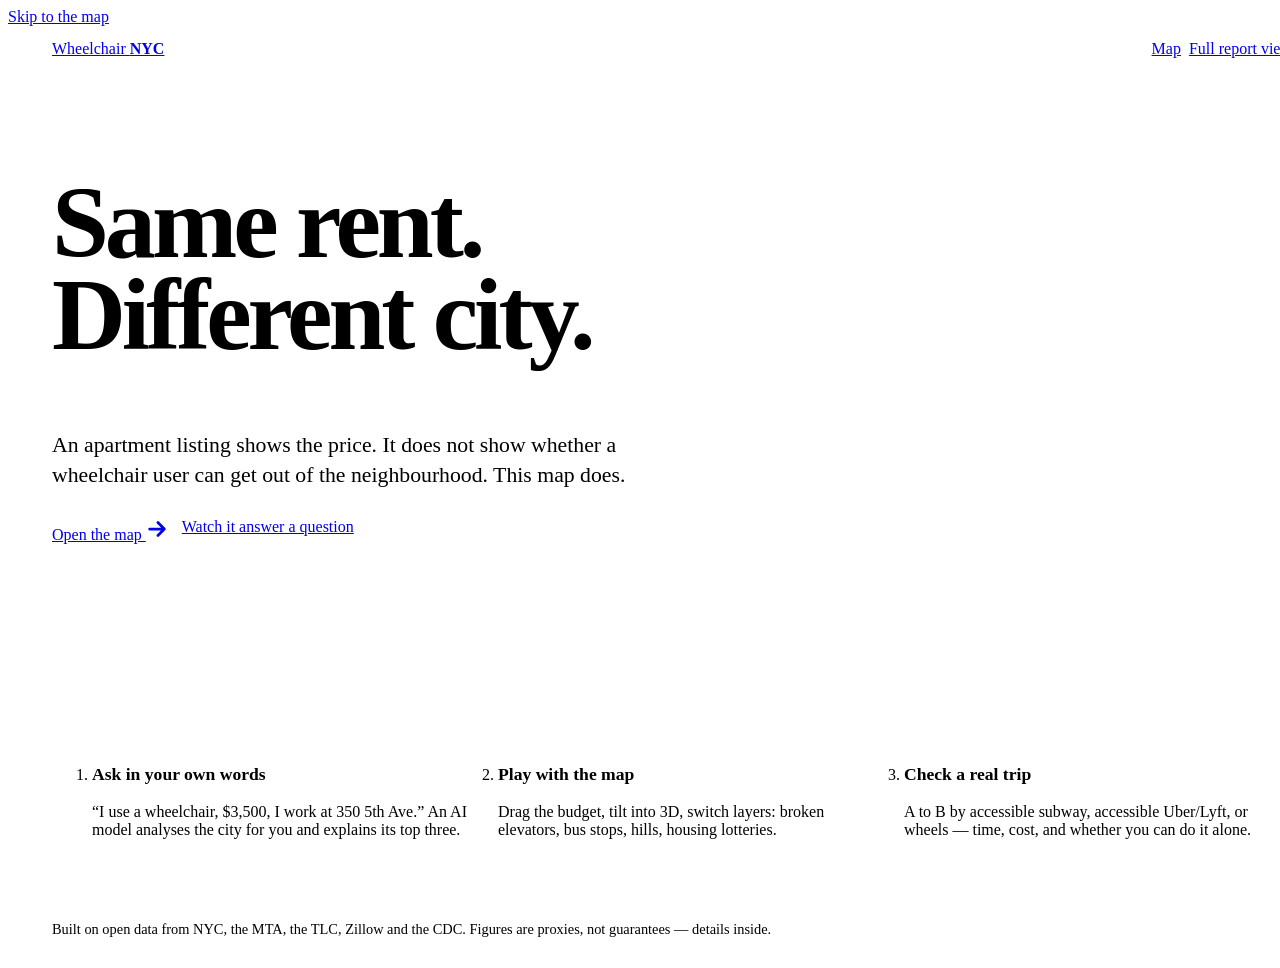
==== app/static/index.html @ 20a4bb49 "Wheelchair NYC: where a wheelchair user can actually live Map-centric app for the Fable 5.2 Build Da" ====
<!doctype html>
<html lang="en" data-theme="paper">
<head>
<meta charset="utf-8">
<meta name="viewport" content="width=device-width, initial-scale=1">
<title>Wheelchair NYC — same rent, different city</title>
<meta name="description" content="A map that shows a wheelchair user where in New York City they could really live: rent, accessible subway stations, how often the elevators work, and how to get to work.">
<link rel="stylesheet" href="/static/base.css">
<style>
  body { min-height: 100vh; display: grid; grid-template-rows: auto 1fr auto; }
  header, main, footer { width: 100%; max-width: 1240px; margin: 0 auto; padding-inline: clamp(16px, 4vw, 44px); }
  header { display: flex; justify-content: space-between; align-items: center; padding-block: 14px; gap: 12px; flex-wrap: wrap; }
  nav { display: flex; gap: 8px; flex-wrap: wrap; }
  main { display: grid; grid-template-columns: minmax(0, 1.15fr) minmax(0, 1fr); gap: clamp(24px, 5vw, 64px); align-items: center; padding-block: clamp(16px, 4vh, 48px); }
  h1 { font-size: clamp(3rem, 8vw, 6.6rem); line-height: .9; font-weight: 800; letter-spacing: -.04em; }
  h1 em { font-style: normal; background: linear-gradient(transparent 56%, var(--sun) 56% 92%, transparent 92%); }
  .lede { margin-top: 22px; font-size: clamp(1.15rem, 1.7vw, 1.4rem); line-height: 1.4; max-width: 30em; }
  .cta-row { display: flex; gap: 14px; flex-wrap: wrap; margin-top: 28px; }
  .pair { display: grid; gap: 14px; }
  .pair h2 { font-size: 1.05rem; font-weight: 800; }
  .listing { border: var(--bw) solid var(--rule); border-radius: var(--r); background: var(--card); padding: 16px 20px; box-shadow: var(--shadow); }
  .listing.bad { border-style: dashed; box-shadow: none; }
  .listing h3 { font-size: 1.45rem; font-weight: 800; letter-spacing: -.02em; display: flex; justify-content: space-between; gap: 12px; align-items: baseline; flex-wrap: wrap; }
  .listing h3 span { font: 800 1.45rem "AHL Mono", monospace; letter-spacing: -.04em; }
  .listing p { margin-top: 6px; }
  .verdict { display: inline-block; margin-top: 10px; padding: 2px 12px; font-weight: 800; border-radius: 8px; border: 2.5px solid #14110f; background: var(--sun); color: var(--sun-ink); }
  .bad .verdict { background: var(--ink); color: var(--paper); border-color: var(--rule); }
  .stats { grid-column: 1 / -1; display: grid; grid-template-columns: repeat(3, 1fr); border: var(--bw) solid var(--rule); border-radius: var(--r); background: var(--card); overflow: hidden; }
  .stats li { padding: 16px 22px; border-right: var(--bw) solid var(--rule); }
  .stats li:last-child { border-right: 0; }
  .stats b { display: block; font: 800 clamp(2rem, 4vw, 3.2rem)/1 "AHL Mono", monospace; letter-spacing: -.05em; }
  .stats span { display: block; margin-top: 6px; line-height: 1.3; }
  .does { grid-column: 1 / -1; display: grid; grid-template-columns: repeat(3, 1fr); gap: 18px; }
  .does li { border-top: 6px solid var(--ink); padding-top: 10px; }
  .does h3 { font-size: 1.1rem; font-weight: 800; }
  footer { padding-block: 14px 22px; color: var(--ink-2); font-size: .9rem; }
  @media (max-width: 860px) { main, .stats, .does { grid-template-columns: 1fr; } .stats li { border-right: 0; border-bottom: var(--bw) solid var(--rule); } .stats li:last-child { border-bottom: 0; } }
</style>
</head>
<body>
<a class="skip" href="#open">Skip to the map</a>
<header>
  <a class="brand" href="/"><span>Wheelchair <b>NYC</b></span></a>
  <nav aria-label="Pages"><a class="pill-btn" href="/map">Map</a><a class="pill-btn" href="/classic">Full report view</a></nav>
</header>
<main>
  <div>
    <h1>Same rent. <em>Different city.</em></h1>
    <p class="lede" id="lede">An apartment listing shows the price. It does not show whether a wheelchair user can get out of the neighbourhood. This map does.</p>
    <p class="cta-row"><a class="cta" id="open" href="/map">Open the map
      <svg aria-hidden="true" viewBox="0 0 24 24" width="22" height="22"><path d="M4 12h15M13 5l7 7-7 7" fill="none" stroke="currentColor" stroke-width="3" stroke-linecap="round" stroke-linejoin="round"/></svg></a>
      <a class="cta ghost" href="/map?q=I%20use%20a%20wheelchair%2C%20my%20budget%20is%20%243%2C500%2C%20I%20work%20at%20350%205th%20Ave%2C%20Manhattan">Watch it answer a question</a></p>
  </div>
  <section class="pair" id="pair" aria-label="Example: two neighbourhoods with the same rent"></section>
  <ul class="stats" id="stats" aria-label="The problem in three numbers"></ul>
  <ol class="does" aria-label="What you can do">
    <li><h3>Ask in your own words</h3><p>“I use a wheelchair, $3,500, I work at 350 5th Ave.” An AI model analyses the city for you and explains its top three.</p></li>
    <li><h3>Play with the map</h3><p>Drag the budget, tilt into 3D, switch layers: broken elevators, bus stops, hills, housing lotteries.</p></li>
    <li><h3>Check a real trip</h3><p>A to B by accessible subway, accessible Uber/Lyft, or wheels — time, cost, and whether you can do it alone.</p></li>
  </ol>
</main>
<footer>Built on open data from NYC, the MTA, the TLC, Zillow and the CDC. Figures are proxies, not guarantees — details inside.</footer>
<script>
const esc = s => String(s ?? "").replace(/[&<>"']/g, c => ({ "&": "&amp;", "<": "&lt;", ">": "&gt;", '"': "&quot;", "'": "&#39;" }[c]));
const money = n => "$" + Math.round(n).toLocaleString("en-US");
const prefs = JSON.parse(localStorage.getItem("wnyc-prefs") || "{}");
if (prefs.theme === "ink") document.documentElement.dataset.theme = "ink";
fetch("/api/landing").then(r => r.json()).then(L => {
  const c = L.city, w = L.waits, p = L.pair;
  document.getElementById("lede").innerHTML = `An apartment listing shows the price. It does not show whether you can get out of the neighbourhood. For the <b>${L.ambulatory.n.toLocaleString("en-US")} New Yorkers</b> who have serious difficulty walking or climbing stairs, that is the whole question. This map answers it.`;
  document.getElementById("stats").innerHTML = [
    [`1 in ${Math.round(c.stations / c.ada_full)}`, `subway stations is fully accessible (${c.ada_full} of ${c.stations})`],
    [`${Math.round(c.worst_uptime * 100)}%`, `of the time the elevators at ${c.worst_station} worked, Apr–Oct 2026`],
    [`+${Math.round((w.wav_wait_median_min / w.other_wait_median_min - 1) * 100)}%`, `longer wait for a wheelchair-accessible Uber or Lyft`],
  ].map(([n, t]) => `<li><b>${esc(n)}</b><span>${esc(t)}</span></li>`).join("");
  if (p) document.getElementById("pair").innerHTML = `<h2>Two neighbourhoods in ${p.borough === "Bronx" ? "the Bronx" : esc(p.borough)}. On a listings site they look the same.</h2>
    <article class="listing"><h3>${esc(p.a_name)} <span>${money(p.a_rent)}</span></h3><p>${p.a_n} accessible subway stations in reach. Their elevators worked ${(100 * p.a_uptime).toFixed(0)}% of the time.</p><p class="verdict">On the map</p></article>
    <article class="listing bad"><h3>${esc(p.b_name)} <span>${money(p.b_rent)}</span></h3><p>No accessible subway station. An accessible Uber takes ${p.b_wav.toFixed(0)} minutes to arrive — 1 time in 10, over ${p.b_wav_p90.toFixed(0)}.</p><p class="verdict">Off the map</p></article>`;
});
</script>
</body>
</html>
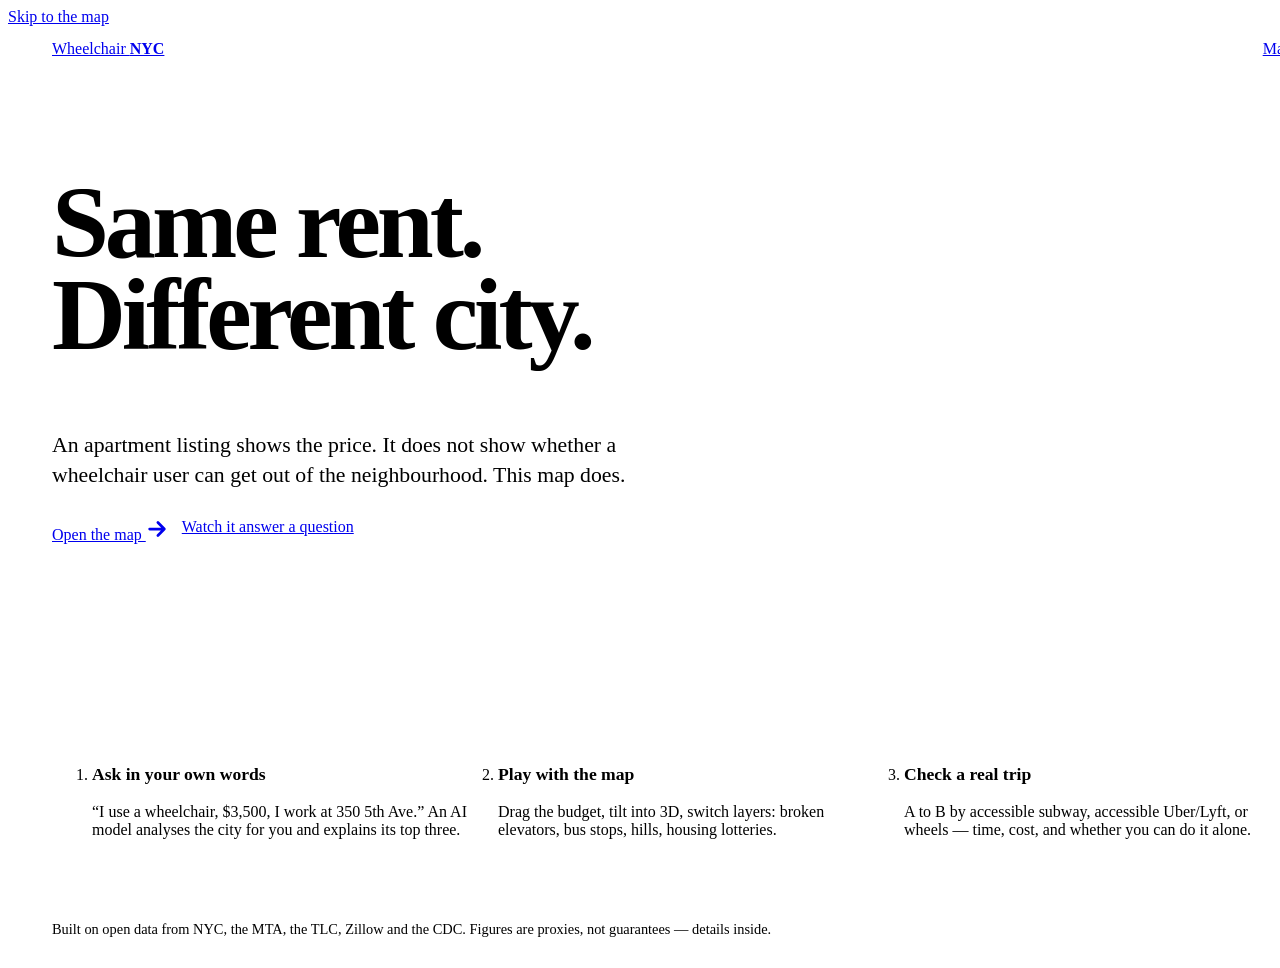
==== commit 3d546541: "Default to Haiku, harden for a public deploy, add Docker setup - Model is configurable (WNYC_MODEL, " ====
--- a/app/static/index.html
+++ b/app/static/index.html
@@ -3,6 +3,7 @@
 <head>
 <meta charset="utf-8">
 <meta name="viewport" content="width=device-width, initial-scale=1">
+<link rel="icon" href="/static/favicon.svg" type="image/svg+xml">
 <title>Wheelchair NYC — same rent, different city</title>
 <meta name="description" content="A map that shows a wheelchair user where in New York City they could really live: rent, accessible subway stations, how often the elevators work, and how to get to work.">
 <link rel="stylesheet" href="/static/base.css">
@@ -41,7 +42,7 @@
 <a class="skip" href="#open">Skip to the map</a>
 <header>
   <a class="brand" href="/"><span>Wheelchair <b>NYC</b></span></a>
-  <nav aria-label="Pages"><a class="pill-btn" href="/map">Map</a><a class="pill-btn" href="/classic">Full report view</a></nav>
+  <nav aria-label="Pages"><a class="pill-btn" href="/map">Map</a></nav>
 </header>
 <main>
   <div>
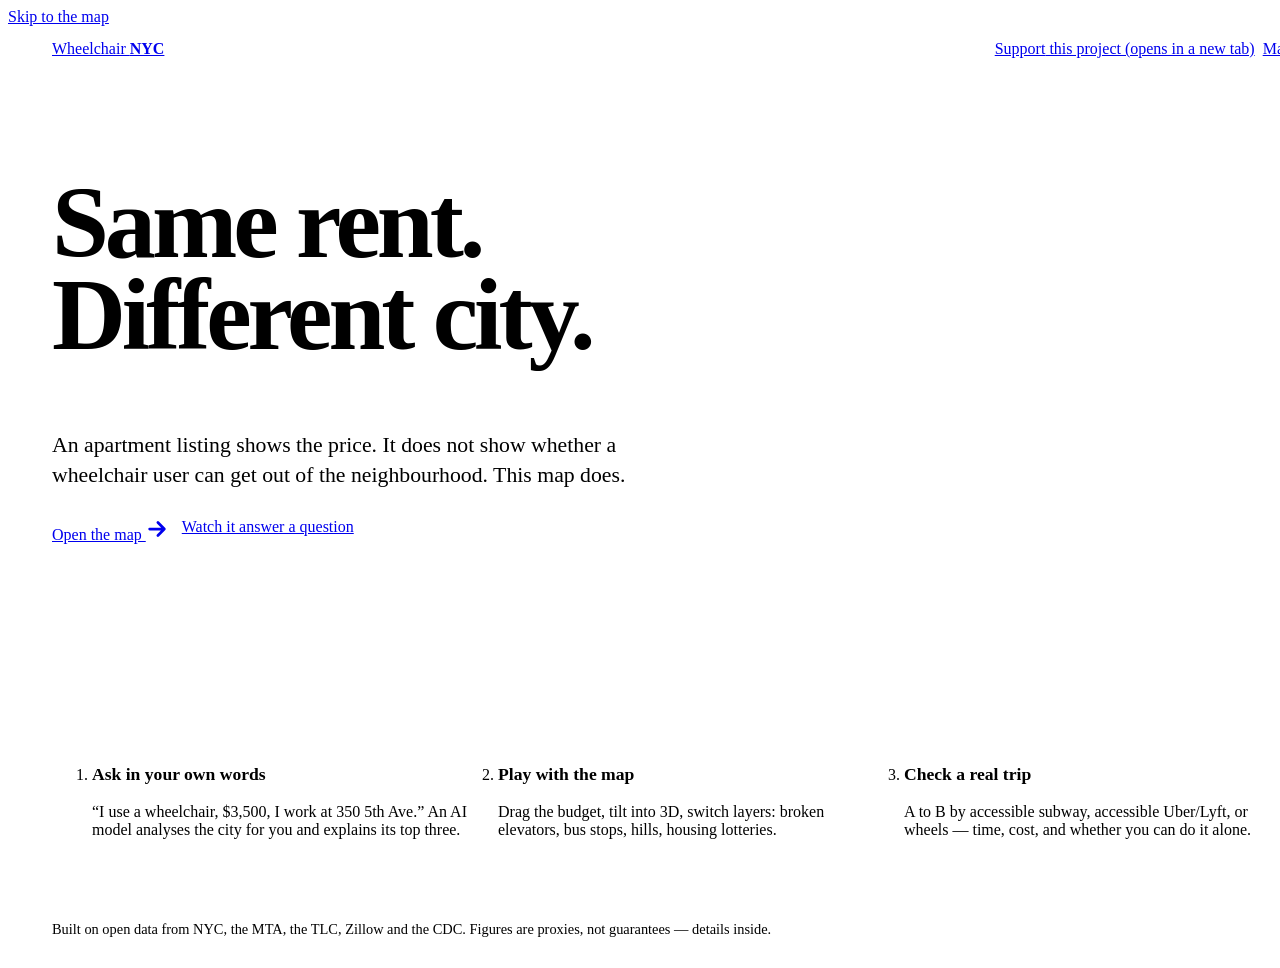
==== commit fe908868: "Isolated container deployment: serve-only image, bootstrap/verify, ingress + egress sidecars; harden" ====
--- a/app/static/index.html
+++ b/app/static/index.html
@@ -7,11 +7,12 @@
 <title>Wheelchair NYC — same rent, different city</title>
 <meta name="description" content="A map that shows a wheelchair user where in New York City they could really live: rent, accessible subway stations, how often the elevators work, and how to get to work.">
 <link rel="stylesheet" href="/static/base.css">
+<script defer src="https://metrics.shiftuia.com/hs.js" data-website-id="09771a91-3c14-401d-b45e-8b874dd8880f" data-domains="wnyc.shiftuia.com" data-exclude-search="true" data-exclude-hash="true"></script>
 <style>
   body { min-height: 100vh; display: grid; grid-template-rows: auto 1fr auto; }
   header, main, footer { width: 100%; max-width: 1240px; margin: 0 auto; padding-inline: clamp(16px, 4vw, 44px); }
   header { display: flex; justify-content: space-between; align-items: center; padding-block: 14px; gap: 12px; flex-wrap: wrap; }
-  nav { display: flex; gap: 8px; flex-wrap: wrap; }
+  nav { display: flex; gap: 8px; flex-wrap: wrap; align-items: center; }
   main { display: grid; grid-template-columns: minmax(0, 1.15fr) minmax(0, 1fr); gap: clamp(24px, 5vw, 64px); align-items: center; padding-block: clamp(16px, 4vh, 48px); }
   h1 { font-size: clamp(3rem, 8vw, 6.6rem); line-height: .9; font-weight: 800; letter-spacing: -.04em; }
   h1 em { font-style: normal; background: linear-gradient(transparent 56%, var(--sun) 56% 92%, transparent 92%); }
@@ -42,7 +43,7 @@
 <a class="skip" href="#open">Skip to the map</a>
 <header>
   <a class="brand" href="/"><span>Wheelchair <b>NYC</b></span></a>
-  <nav aria-label="Pages"><a class="pill-btn" href="/map">Map</a></nav>
+  <nav aria-label="Pages"><a class="support-link" href="https://shiftuia.com/support" target="_blank" rel="noopener" data-umami-event="support-click" data-umami-event-placement="wnyc-header">Support<span class="vh"> this project (opens in a new tab)</span></a><a class="pill-btn" href="/map">Map</a></nav>
 </header>
 <main>
   <div>
@@ -61,23 +62,6 @@
   </ol>
 </main>
 <footer>Built on open data from NYC, the MTA, the TLC, Zillow and the CDC. Figures are proxies, not guarantees — details inside.</footer>
-<script>
-const esc = s => String(s ?? "").replace(/[&<>"']/g, c => ({ "&": "&amp;", "<": "&lt;", ">": "&gt;", '"': "&quot;", "'": "&#39;" }[c]));
-const money = n => "$" + Math.round(n).toLocaleString("en-US");
-const prefs = JSON.parse(localStorage.getItem("wnyc-prefs") || "{}");
-if (prefs.theme === "ink") document.documentElement.dataset.theme = "ink";
-fetch("/api/landing").then(r => r.json()).then(L => {
-  const c = L.city, w = L.waits, p = L.pair;
-  document.getElementById("lede").innerHTML = `An apartment listing shows the price. It does not show whether you can get out of the neighbourhood. For the <b>${L.ambulatory.n.toLocaleString("en-US")} New Yorkers</b> who have serious difficulty walking or climbing stairs, that is the whole question. This map answers it.`;
-  document.getElementById("stats").innerHTML = [
-    [`1 in ${Math.round(c.stations / c.ada_full)}`, `subway stations is fully accessible (${c.ada_full} of ${c.stations})`],
-    [`${Math.round(c.worst_uptime * 100)}%`, `of the time the elevators at ${c.worst_station} worked, Apr–Oct 2026`],
-    [`+${Math.round((w.wav_wait_median_min / w.other_wait_median_min - 1) * 100)}%`, `longer wait for a wheelchair-accessible Uber or Lyft`],
-  ].map(([n, t]) => `<li><b>${esc(n)}</b><span>${esc(t)}</span></li>`).join("");
-  if (p) document.getElementById("pair").innerHTML = `<h2>Two neighbourhoods in ${p.borough === "Bronx" ? "the Bronx" : esc(p.borough)}. On a listings site they look the same.</h2>
-    <article class="listing"><h3>${esc(p.a_name)} <span>${money(p.a_rent)}</span></h3><p>${p.a_n} accessible subway stations in reach. Their elevators worked ${(100 * p.a_uptime).toFixed(0)}% of the time.</p><p class="verdict">On the map</p></article>
-    <article class="listing bad"><h3>${esc(p.b_name)} <span>${money(p.b_rent)}</span></h3><p>No accessible subway station. An accessible Uber takes ${p.b_wav.toFixed(0)} minutes to arrive — 1 time in 10, over ${p.b_wav_p90.toFixed(0)}.</p><p class="verdict">Off the map</p></article>`;
-});
-</script>
+<script src="/static/landing.js" defer></script>
 </body>
 </html>
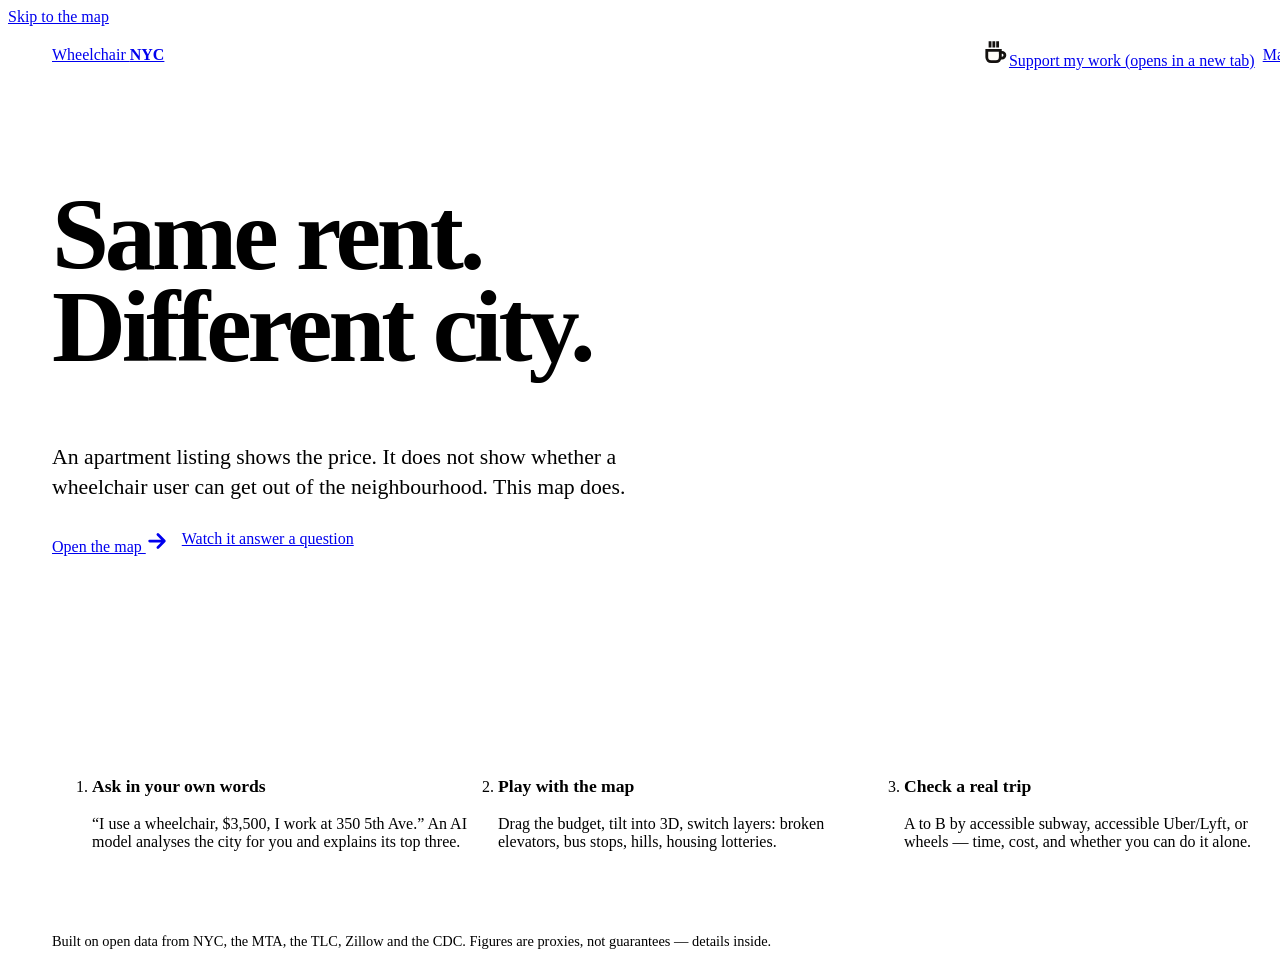
==== commit f7e0d655: "Support my work: bold brutalist sun button with chunky coffee-cup icon in the header Co-Authored-By:" ====
--- a/app/static/index.html
+++ b/app/static/index.html
@@ -43,7 +43,7 @@
 <a class="skip" href="#open">Skip to the map</a>
 <header>
   <a class="brand" href="/"><span>Wheelchair <b>NYC</b></span></a>
-  <nav aria-label="Pages"><a class="support-link" href="https://shiftuia.com/support" target="_blank" rel="noopener" data-umami-event="support-click" data-umami-event-placement="wnyc-header">Support<span class="vh"> this project (opens in a new tab)</span></a><a class="pill-btn" href="/map">Map</a></nav>
+  <nav aria-label="Pages"><a class="support-link" href="https://shiftuia.com/support" target="_blank" rel="noopener" data-umami-event="support-click" data-umami-event-placement="wnyc-header"><svg aria-hidden="true" focusable="false" viewBox="0 0 24 24" width="26" height="26" fill="none" stroke="#14110f" stroke-width="2.6" stroke-linecap="square" stroke-linejoin="miter"><path d="M3.5 9.5h12.5v6.5a4 4 0 0 1-4 4H7.5a4 4 0 0 1-4-4z" fill="#fffdf8"/><path d="M16 11.5h1.6a2.6 2.6 0 0 1 0 5.2H16"/><path d="M6.5 2.5v3.2M10 2.5v3.2M13.5 2.5v3.2"/></svg><span class="sl-text">Support my work</span><span class="vh"> (opens in a new tab)</span></a><a class="pill-btn" href="/map">Map</a></nav>
 </header>
 <main>
   <div>
